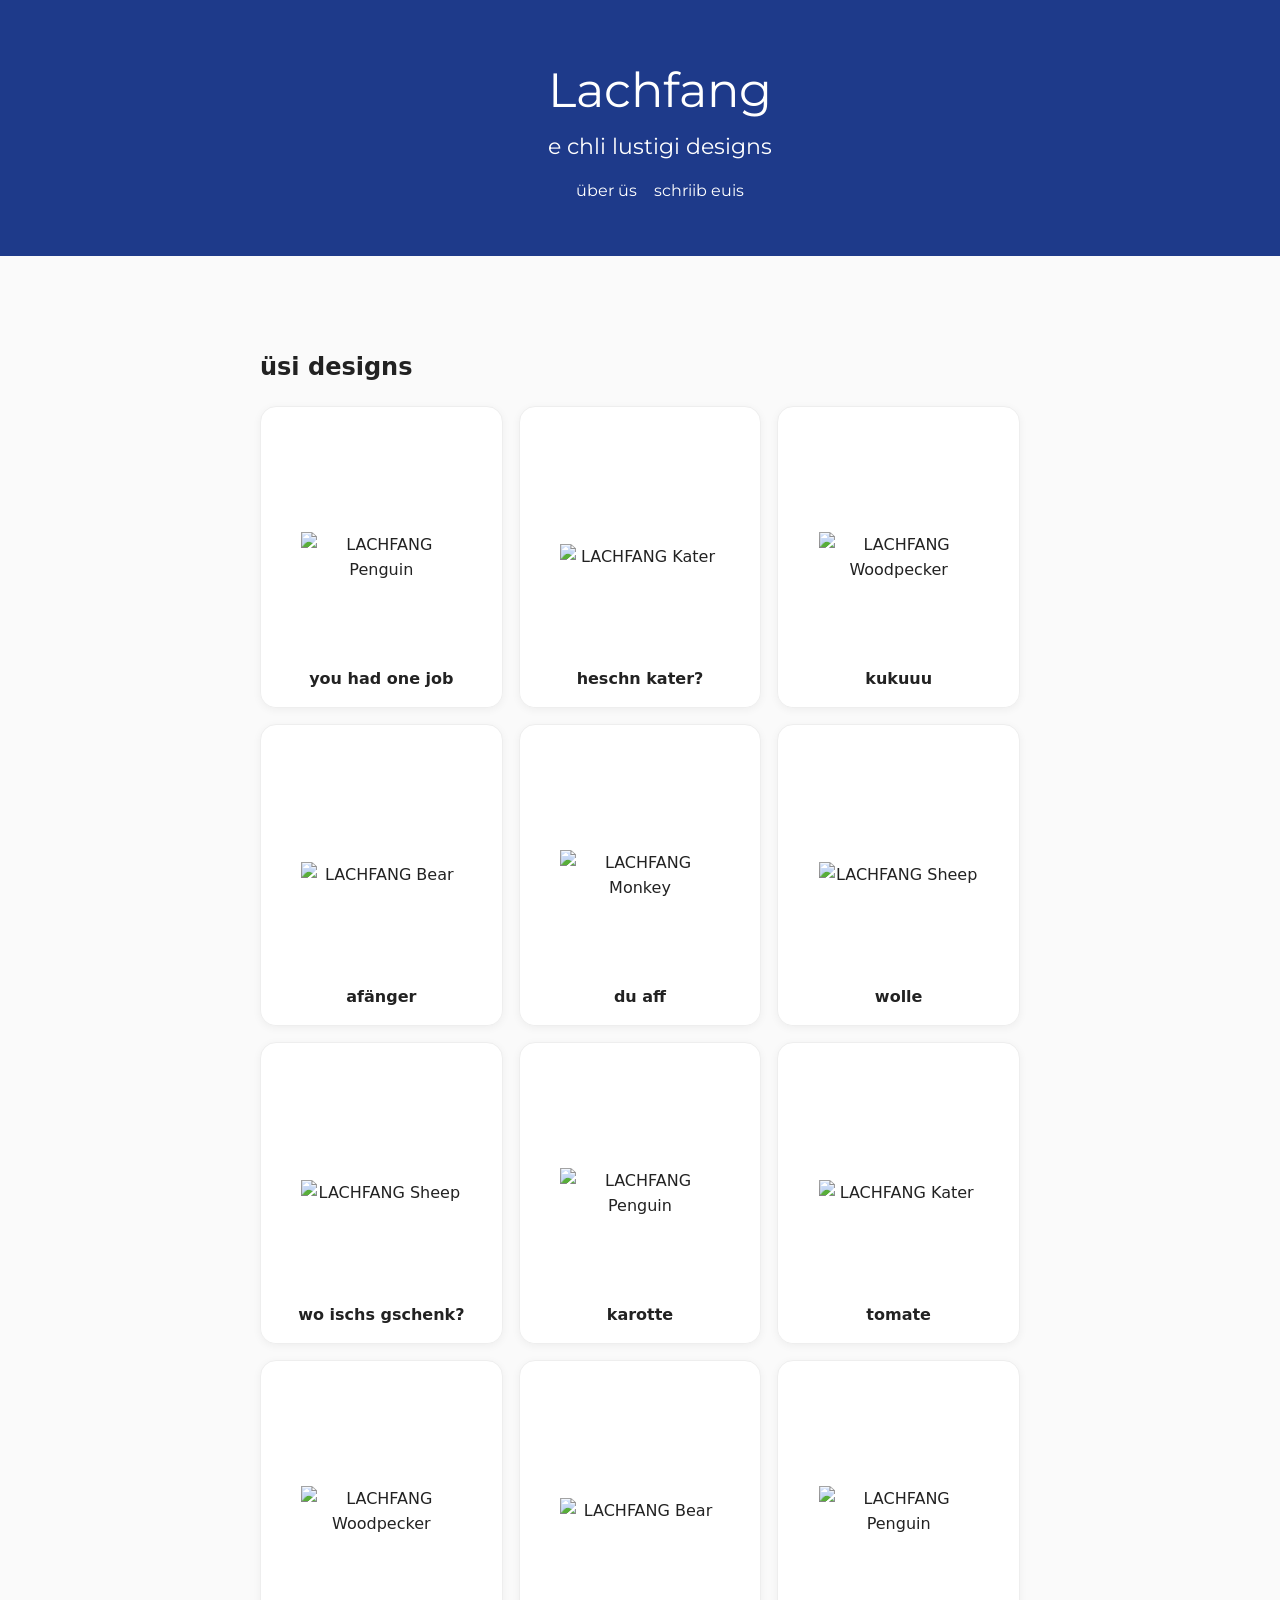
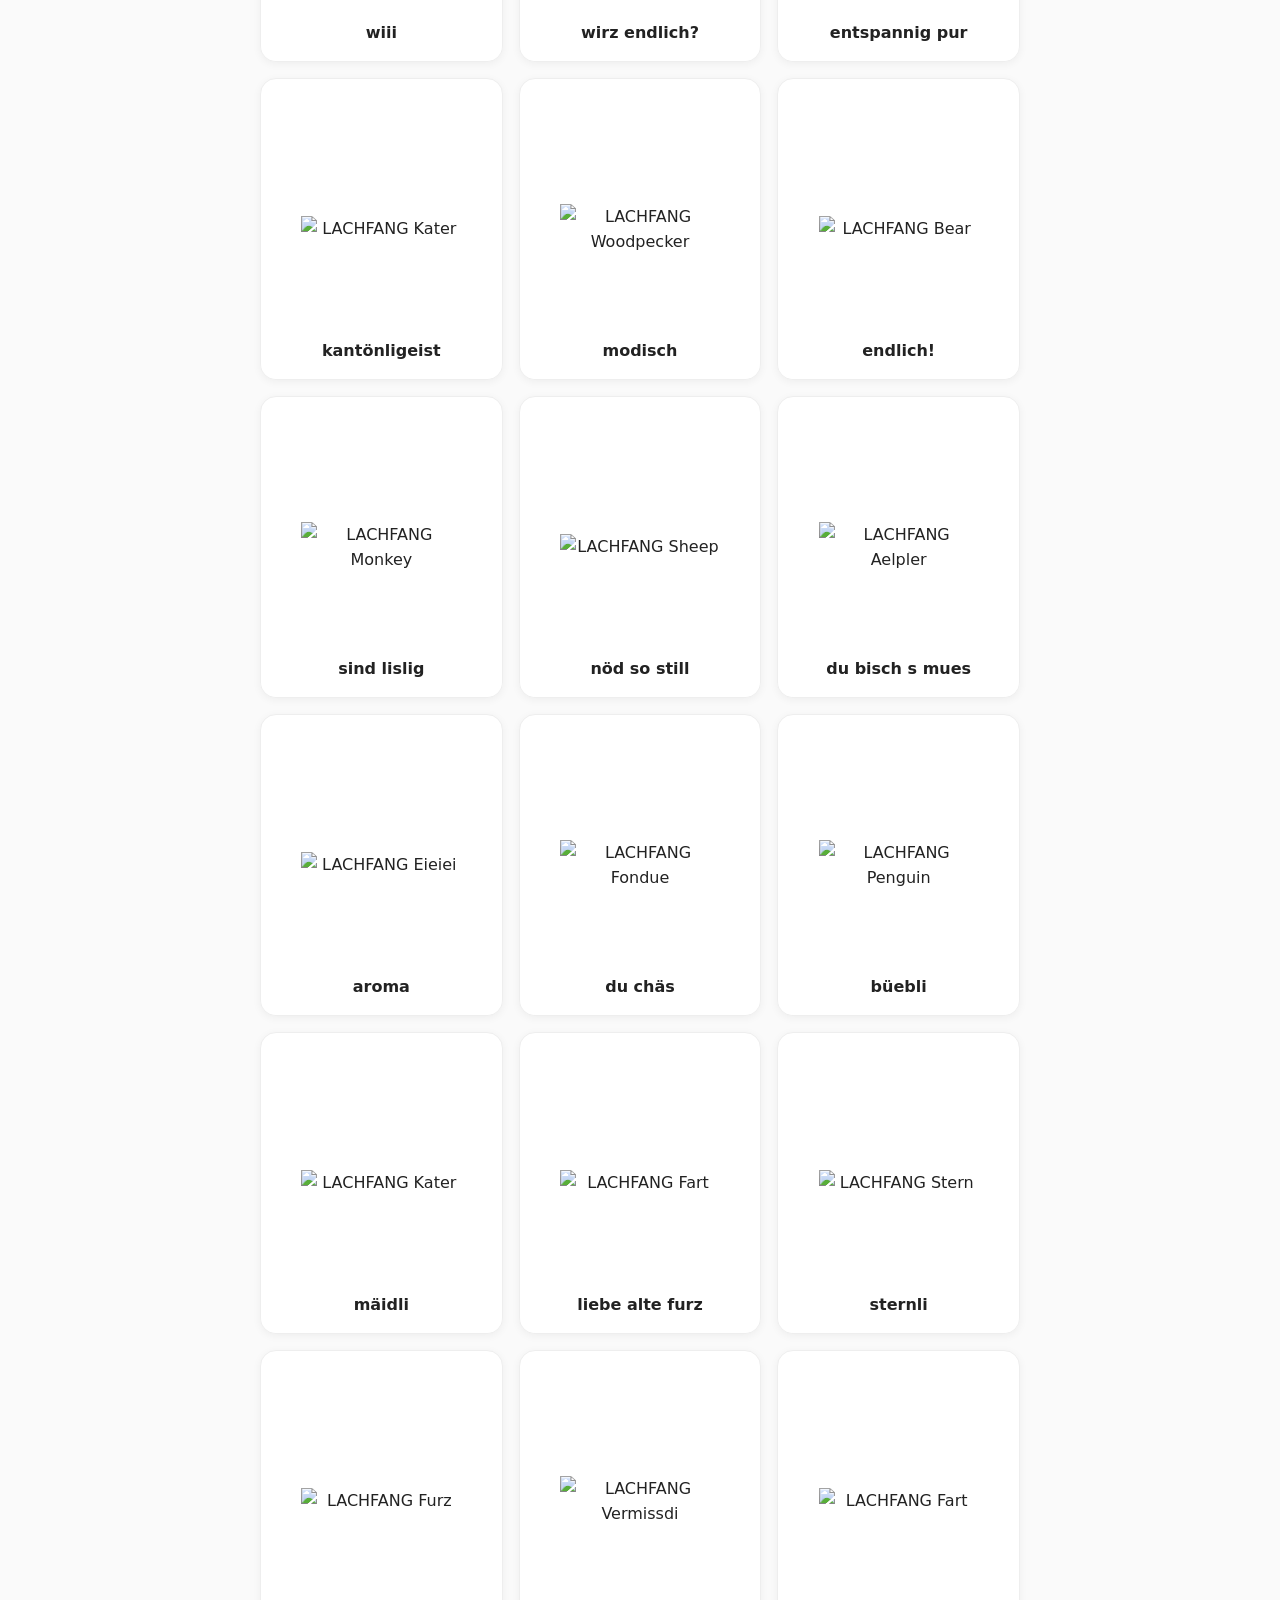
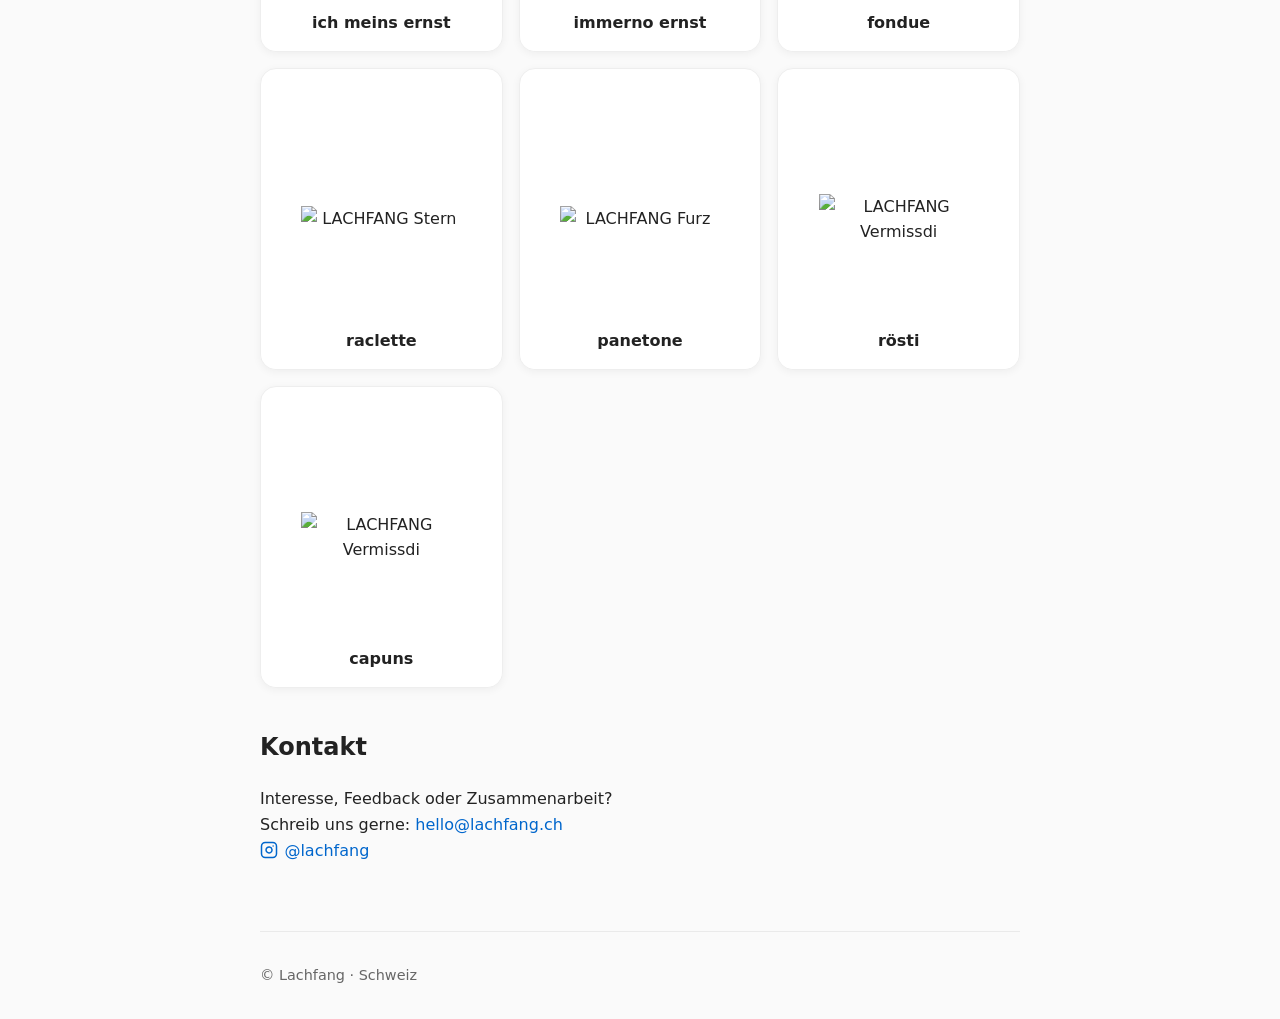
==== index.html @ 8b5df501 "Change headings and clean up comments in index.html Updated headings and removed commented sections " ====
<!DOCTYPE html>
<html lang="de">
<head>
  <meta charset="utf-8">
  <meta name="viewport" content="width=device-width, initial-scale=1">
  <title>Lachfang – Lustige Karten aus der Schweiz</title>
  <meta name="description" content="Lachfang – freche, liebevoll gestaltete Karten aus der Schweiz.">
  <link rel="icon" type="image/png" href="images/webtag.png">
	<! -------- add montserrat font -------->
  <link rel="preconnect" href="https://fonts.googleapis.com">
  <link rel="preconnect" href="https://fonts.gstatic.com" crossorigin>
  <link href="https://fonts.googleapis.com/css2?family=Montserrat:wght@400&display=swap" rel="stylesheet">
	<link rel="stylesheet" href="style.css">
</head>

<header class="header">
	<div class="container">
    <h1>Lachfang</h1>
    <div class="header-subtitle">e chli lustigi designs</div>
    <nav class="header-tabs" aria-label="Seiten">
      <a href="about-us.html">über üs</a>
      <a href="schriib-euis.html">schriib euis</a>
    </nav>
  </div>
</header>


<body>
  <div class="container">

	  <! -------- add new designs here -------->
    <div class="section">
      <h2>üsi designs</h2>
      <div class="cards">
        <div class="card">
		  <img src="images/Animals/penguin-birthday.png" alt="LACHFANG Penguin">
          <span class="card-label">you had one job</span>
        </div>
        <div class="card">
          <img src="images/Animals/kater.png" alt="LACHFANG Kater">
          <span class="card-label">heschn kater?</span>
        </div>
        <div class="card">
          <img src="images/Animals/woodpecker.png" alt="LACHFANG Woodpecker">
          <span class="card-label">kukuuu</span>
        </div>
		<div class="card">
          <img src="images/Animals/bear.png" alt="LACHFANG Bear">
          <span class="card-label">afänger</span>
        </div>
		<div class="card">
          <img src="images/Animals/monkey.png" alt="LACHFANG Monkey">
          <span class="card-label">du aff</span>
        </div>
		<div class="card">
          <img src="images/Animals/sheep.png" alt="LACHFANG Sheep">
          <span class="card-label">wolle</span>
        </div>
		<div class="card">
          <img src="images/Animals/ibex.png" alt="LACHFANG Sheep">
          <span class="card-label">wo ischs gschenk?</span>
        </div>

		  <!--
      </div>
    </div>

    <div class="section">
      <h2>gmües</h2>
      <div class="cards">
		  -->
		  
        <div class="card">
		  <img src="images/Fruits/FruVe_Ruebli.png" alt="LACHFANG Penguin">
          <span class="card-label">karotte</span>
        </div>
        <div class="card">
          <img src="images/Fruits/FruVe_tomatoes.png" alt="LACHFANG Kater">
          <span class="card-label">tomate</span>
        </div>
        <div class="card">
          <img src="images/Fruits/FruVe_Wii.png" alt="LACHFANG Woodpecker">
          <span class="card-label">wiii</span>
        </div>
		<div class="card">
          <img src="images/Fruits/FruVe_Wirz.png" alt="LACHFANG Bear">
          <span class="card-label">wirz endlich?</span>
        </div>

		  <!--
      </div>
    </div>

    <div class="section">
      <h2>wiehnachte</h2>
      <div class="cards">
		  -->
		  
        <div class="card">
		  <img src="images/Santa/Sant_SBB.png" alt="LACHFANG Penguin">
          <span class="card-label">entspannig pur</span>
        </div>
        <div class="card">
          <img src="images/Santa/Santa_Canton.png" alt="LACHFANG Kater">
          <span class="card-label">kantönligeist</span>
        </div>
        <div class="card">
          <img src="images/Santa/Santa_Hat.png" alt="LACHFANG Woodpecker">
          <span class="card-label">modisch</span>
        </div>
		<div class="card">
          <img src="images/Santa/Santa_LetItSnow.png" alt="LACHFANG Bear">
          <span class="card-label">endlich!</span>
        </div>
		<div class="card">
          <img src="images/Santa/Santa_Noise.png" alt="LACHFANG Monkey">
          <span class="card-label">sind lislig</span>
        </div>
		<div class="card">
          <img src="images/Santa/Santa_StilleNacht.png" alt="LACHFANG Sheep">
          <span class="card-label">nöd so still</span>
        </div>

		  <!--
      </div>
    </div>

	<div class="section">
      <h2>du bisch es</h2>
      <div class="cards">
		  -->
		  
        <div class="card">
		  <img src="images/DuBistDas/aelpler-mues.png" alt="LACHFANG Aelpler">
          <span class="card-label">du bisch s mues</span>
        </div>
        <div class="card">
          <img src="images/DuBistDas/aromat.png" alt="LACHFANG Eieiei">
          <span class="card-label">aroma</span>
        </div>
        <div class="card">
          <img src="images/DuBistDas/fondue.png" alt="LACHFANG Fondue">
          <span class="card-label">du chäs</span>
        </div>

		  <!--
      </div>
    </div>

    <div class="section">
      <h2>nachwuchs</h2>
      <div class="cards">
		  -->
		  
        <div class="card">
		  <img src="images/Baby/baby_bueb.png" alt="LACHFANG Penguin">
          <span class="card-label">büebli</span>
        </div>
        <div class="card">
          <img src="images/Baby/baby_meidli.png" alt="LACHFANG Kater">
          <span class="card-label">mäidli</span>
        </div>

		  <!--
      </div>
    </div>

	<div class="section">
      <h2>herzigi nachrichte</h2>
      <div class="cards">
		  -->
		  
        <div class="card">
		  <img src="images/HiddenMessages/youoldfart.png" alt="LACHFANG Fart">
          <span class="card-label">liebe alte furz</span>
        </div>
        <div class="card">
          <img src="images/HiddenMessages/youareastar.png" alt="LACHFANG Stern">
          <span class="card-label">sternli</span>
        </div>
        <div class="card">
          <img src="images/HiddenMessages/youoldfuck.png" alt="LACHFANG Furz">
          <span class="card-label">ich meins ernst</span>
        </div>
		<div class="card">
          <img src="images/HiddenMessages/imissyou.png" alt="LACHFANG Vermissdi">
          <span class="card-label">immerno ernst</span>
        </div>

		  <!--
        </div>
      </div>

	<div class="section">
      <h2>flüge im esse</h2>
      <div class="cards">
		  -->
		  
        <div class="card">
		  <img src="images/flies/flyfondue.png" alt="LACHFANG Fart">
          <span class="card-label">fondue</span>
        </div>
        <div class="card">
          <img src="images/flies/flyfondue2.png" alt="LACHFANG Stern">
          <span class="card-label">raclette</span>
        </div>
        <div class="card">
          <img src="images/flies/flypanetone.png" alt="LACHFANG Furz">
          <span class="card-label">panetone</span>
        </div>
		<div class="card">
          <img src="images/flies/flyroesti.png" alt="LACHFANG Vermissdi">
          <span class="card-label">rösti</span>
        </div>
		<div class="card">
          <img src="images/flies/fly_capuns.png" alt="LACHFANG Vermissdi">
          <span class="card-label">capuns</span>
        </div>
        </div>
      </div>


    <div class="section">
      <h2>Kontakt</h2>
      <p>
        Interesse, Feedback oder Zusammenarbeit?<br>
        Schreib uns gerne:
        <span id="email"></span><br>
		<a href="https://www.instagram.com/lachfang/"
		   target="_blank"
		   rel="noopener"
		   style="display:inline-flex; align-items:center; gap:0.4rem;">

		  <!-- Instagram icon (inline SVG) -->
		  <svg xmlns="http://www.w3.org/2000/svg"
			   width="18" height="18" viewBox="0 0 24 24"
			   fill="none" stroke="currentColor" stroke-width="2"
			   stroke-linecap="round" stroke-linejoin="round"
			   aria-hidden="true">
			<rect x="2" y="2" width="20" height="20" rx="5" ry="5"></rect>
			<path d="M16 11.37A4 4 0 1 1 12.63 8
					 4 4 0 0 1 16 11.37z"></path>
			<line x1="17.5" y1="6.5" x2="17.5" y2="6.5"></line>
		  </svg>

		  <span>@lachfang</span>
		</a>

      </p>
    </div>

    <footer>
      © Lachfang · Schweiz
    </footer>
  </div>

  <!-- Email obfuscation (runs AFTER the element exists) -->
  <script>
    (function () {
      const emailParts = [
        [104, 101, 108, 108, 111],
        [108, 97, 99, 104, 102, 97, 110, 103, 46, 99, 104]
      ].map((part) => part.map((code) => String.fromCharCode(code)).join(""));
      const user = emailParts[0];
      const domain = emailParts[1];
      const el = document.getElementById("email");
      const cards = document.querySelectorAll(".card img");
      let activeOverlay = null;

      if (el) {
        el.innerHTML =
          '<a href="mailto:' + user + '@' + domain + '">' +
          user + '@' + domain +
          '</a>';
      }

      function closeOverlay() {
        if (!activeOverlay) {
          return;
        }

        document.body.classList.remove("image-zoom-open");
        activeOverlay.remove();
        activeOverlay = null;
      }

      cards.forEach((cardImage) => {
        cardImage.addEventListener("click", () => {
          closeOverlay();

          const overlay = document.createElement("div");
          overlay.className = "image-overlay";

          const zoomedImage = document.createElement("img");
          zoomedImage.src = cardImage.src;
          zoomedImage.alt = cardImage.alt;
          zoomedImage.className = "image-overlay__img";

          overlay.appendChild(zoomedImage);
          overlay.addEventListener("click", (event) => {
            if (event.target === overlay) {
              closeOverlay();
            }
          });

          document.body.appendChild(overlay);
          document.body.classList.add("image-zoom-open");
          activeOverlay = overlay;
        });
      });

      document.addEventListener("keydown", (event) => {
        if (event.key === "Escape") {
          closeOverlay();
        }
      });
    })();
  </script>
</body>
</html>
---- style.css ----
body {
      margin: 0;
      font-family: system-ui, -apple-system, BlinkMacSystemFont, "Segoe UI", sans-serif;
      background: #fafafa;
      color: #222;
      line-height: 1.6;
    }

    .container {
      max-width: 760px;
      margin: 0 auto;
      padding: 2rem 1.5rem;
    }

    h1 {
      font-size: 3.0rem;
      margin-bottom: 0.25rem;
    }

    .tagline {
      font-size: 1.6rem;
      color: #555;
      margin-bottom: 2rem;
    }

    .section {
      margin-top: 2.5rem;
    }

    .cards {
      display: grid;
      grid-template-columns: repeat(auto-fit, minmax(220px, 1fr));
      gap: 1rem;
      margin-top: 1rem;
    }

    .card {
      background: #ffffff;
      border: 1px solid #eee;
      border-radius: 16px;
      padding: 1.25rem;
      box-shadow: 0 2px 8px rgba(0,0,0,0.05);
      position: relative;
      display: flex;
      justify-content: center;
      align-items: center;
      text-align: center;
      overflow: hidden;
      min-height: 260px;
      transform: scale(1);
      transform-origin: center;
      transition: transform 0.2s ease;
    }

    .card:hover {
      transform: scale(1.2);
      z-index: 1;
    }

    .card img {
      width: 160px;
      height: auto;
      display: block;
      object-fit: contain;
    }

    .card-label {
      position: absolute;
      left: 0;
      right: 0;
      bottom: 0;
      padding: 0.9rem 1rem 1rem;
      background: linear-gradient(to top, rgba(255,255,255,0.98), rgba(255,255,255,0));
      font-weight: 600;
    }

    .card strong {
      display: block;
      margin-bottom: 0.25rem;
    }

    a {
      color: #0066cc;
      text-decoration: none;
    }

    a:hover {
      text-decoration: underline;
    }

    footer {
      margin-top: 4rem;
      padding-top: 2rem;
      border-top: 1px solid #eaeaea;
      font-size: 0.9rem;
      color: #666;
    }

#portfolio {
  margin-top: 4rem;
}

.series {
  margin-top: 3rem;
}

.grid {
  margin-top: 1rem;
  display: grid;
  grid-template-columns: repeat(3, 1fr);
  gap: 1rem;
}

.grid img {
  width: 100%;
  height: auto;
  display: block;
  border-radius: 8px;
}

/* Mobile */
@media (max-width: 800px) {
  .grid {
    grid-template-columns: repeat(2, 1fr);
  }
}

@media (max-width: 500px) {
  .grid {
    grid-template-columns: 1fr;
  }
}

.header {
  background-color: #1e3a8a;
  padding: 20px;
  width: 100%;
  align-items: center;
  position: relative;
  margin-bottom: 20px;
}

.header .container {
  display: flex;
  flex-direction: column;
  align-items: center;
  text-align: center;
}

.header h1 {
  color: white;
  margin: 0;
  align-items: center;
  font-family: "Montserrat", sans-serif;
  font-weight: 400;
}

.header-subtitle {
  color: white;
  margin: 0;
  align-items: center;
  font-family: "Montserrat", sans-serif;
  font-weight: 400;
  font-size: 1.4rem;
}

.header-tabs {
  margin-top: 0.85rem;
  display: flex;
  gap: 1.1rem;
}

.header-tabs a {
  color: white;
  text-decoration: none;
  font-family: "Montserrat", sans-serif;
  display: inline-block;
  transition: transform 0.2s ease, text-decoration-color 0.2s ease;
  transform-origin: center;
}

.header-tabs a:hover {
  text-decoration: underline;
  transform: scale(1.1);
}


.image-zoom-open {
  overflow: hidden;
}

.card img {
  cursor: zoom-in;
}

.image-overlay {
  position: fixed;
  inset: 0;
  background: rgba(0, 0, 0, 0.72);
  display: flex;
  align-items: center;
  justify-content: center;
  padding: 2rem;
  z-index: 1000;
}

.image-overlay__img {
  display: block;
  max-width: min(100vw - 4rem, 100%);
  max-height: calc(100vh - 4rem);
  width: auto;
  height: auto;
  object-fit: contain;
  box-shadow: 0 18px 40px rgba(0, 0, 0, 0.35);
}
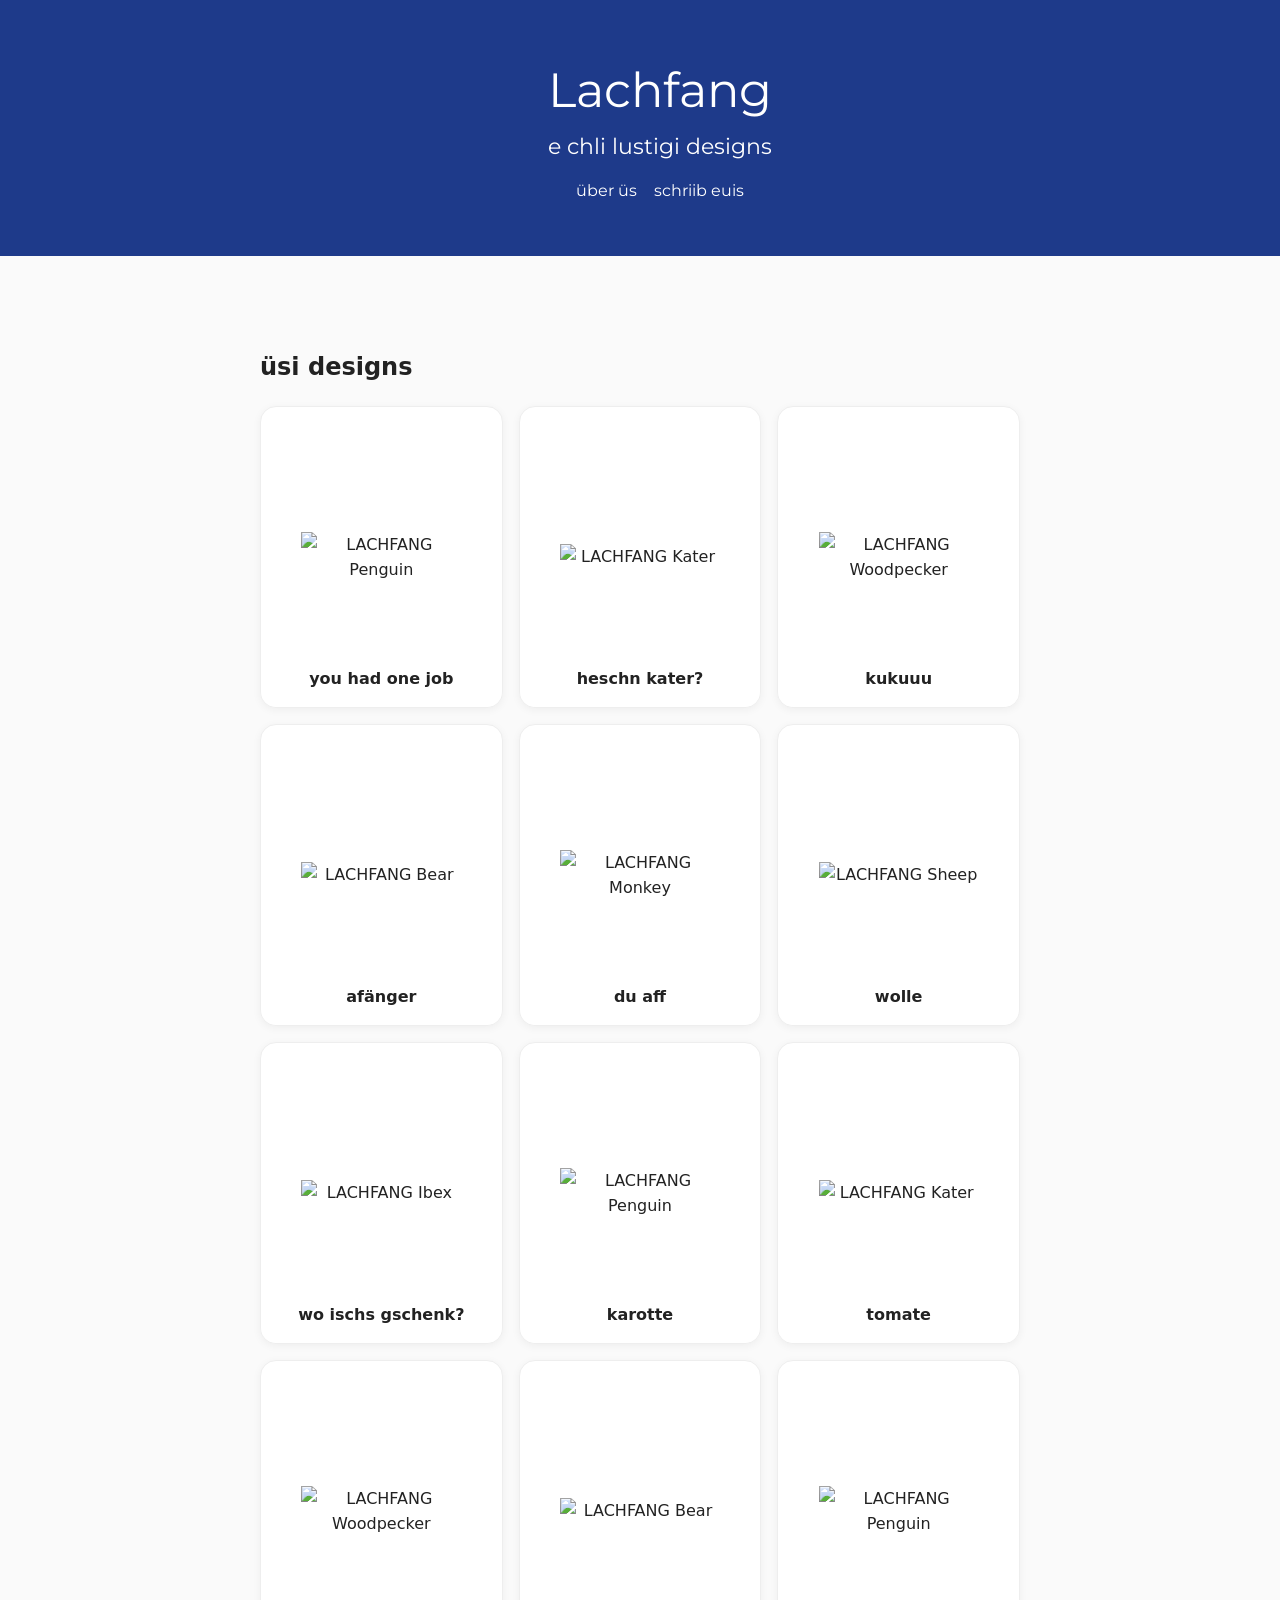
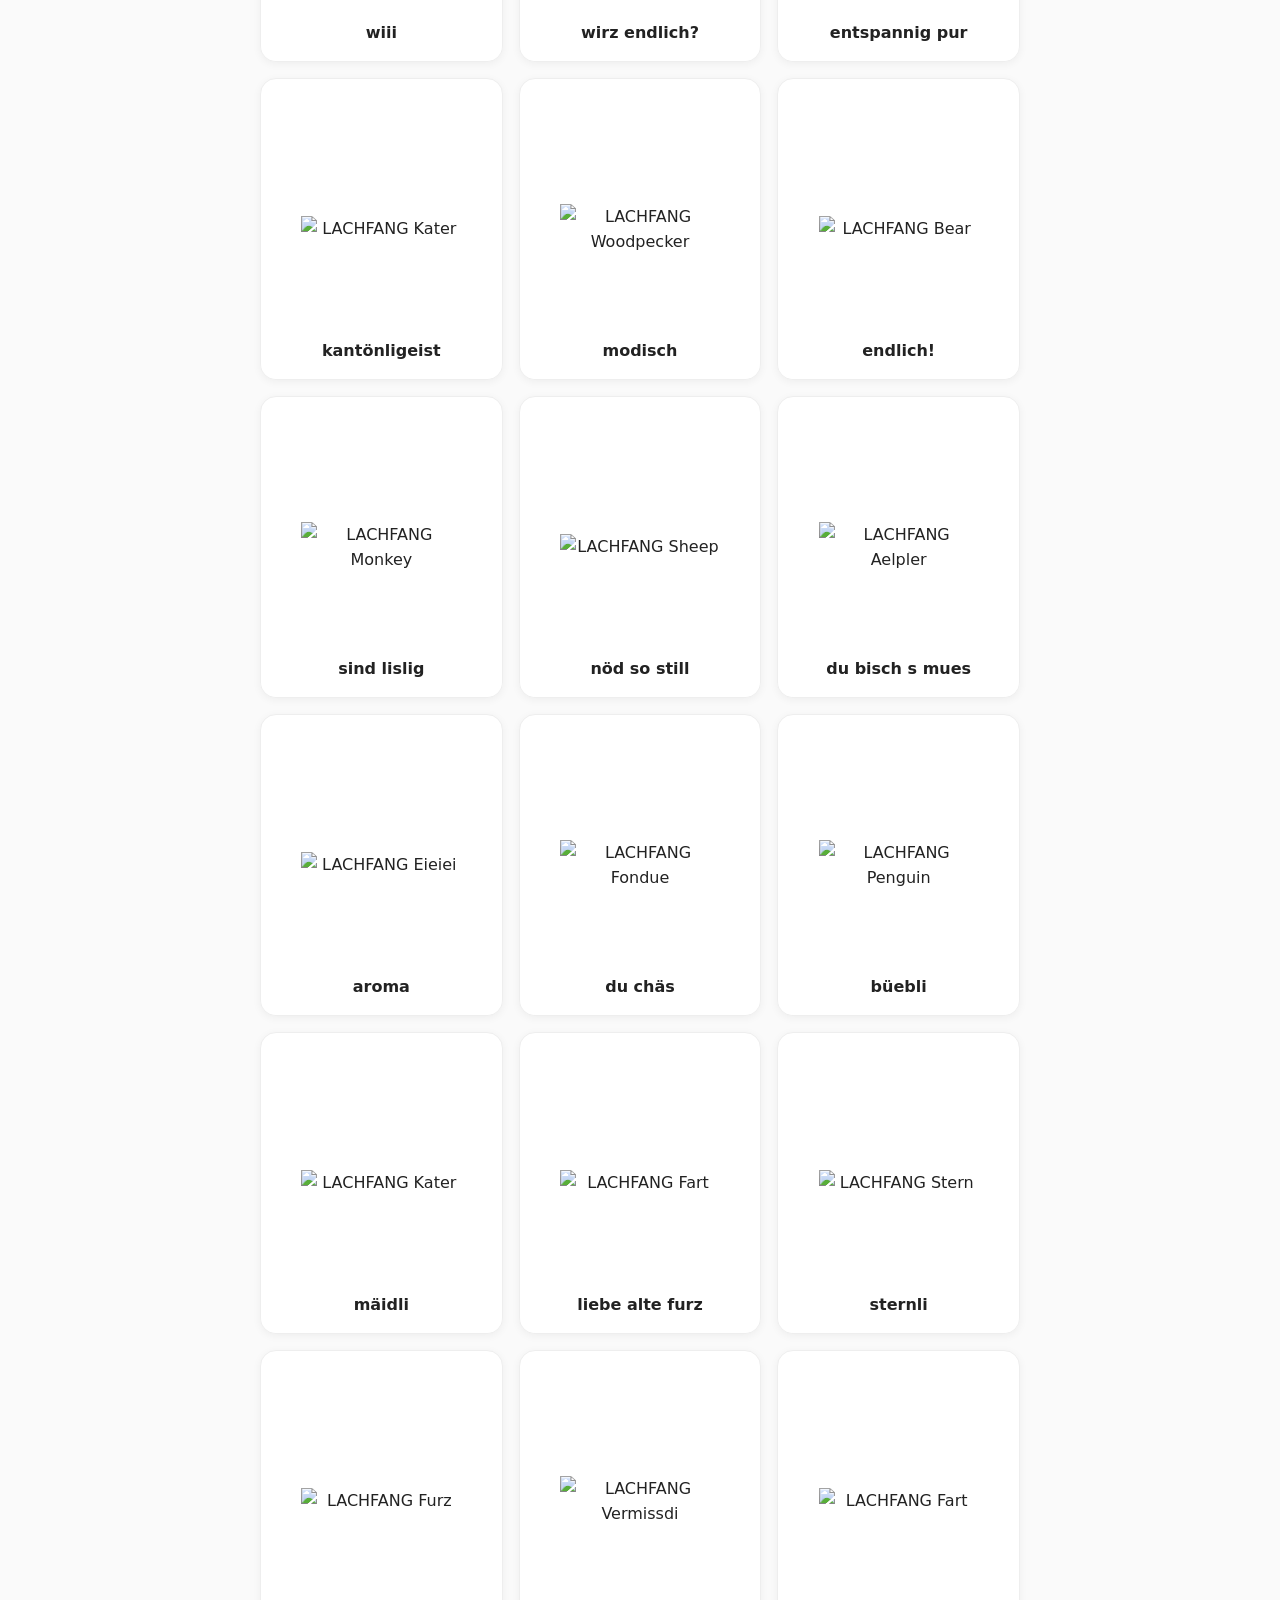
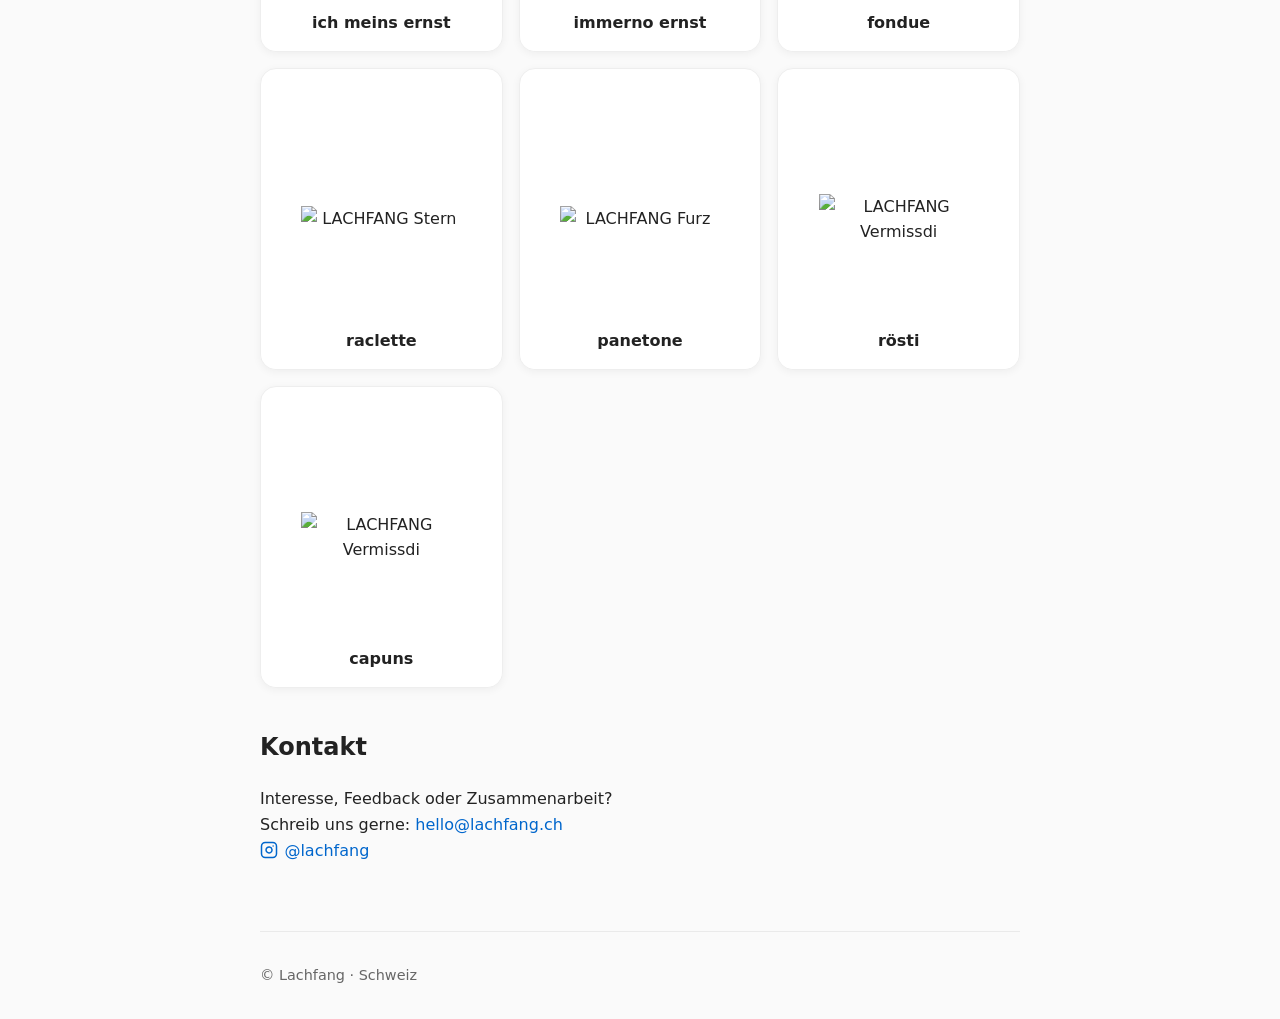
==== commit 826d79ca: "Add data-gallery attributes to animal images" ====
--- a/index.html
+++ b/index.html
@@ -33,31 +33,31 @@
       <h2>üsi designs</h2>
       <div class="cards">
         <div class="card">
-		  <img src="images/Animals/penguin-birthday.png" alt="LACHFANG Penguin">
+		  <img src="images/Animals/penguin.png" alt="LACHFANG Penguin" data-gallery="images/Animals/penguin-back.png,images/Animals/penguin-real.png">
           <span class="card-label">you had one job</span>
         </div>
         <div class="card">
-          <img src="images/Animals/kater.png" alt="LACHFANG Kater">
+          <img src="images/Animals/kater.png" alt="LACHFANG Kater" data-gallery="images/Animals/kater-back.png,images/Animals/kater-real.png">
           <span class="card-label">heschn kater?</span>
         </div>
         <div class="card">
-          <img src="images/Animals/woodpecker.png" alt="LACHFANG Woodpecker">
+          <img src="images/Animals/woodpecker.png" alt="LACHFANG Woodpecker" data-gallery="images/Animals/woodpecker-back.png,images/Animals/woodpecker-real.png">
           <span class="card-label">kukuuu</span>
         </div>
 		<div class="card">
-          <img src="images/Animals/bear.png" alt="LACHFANG Bear">
+          <img src="images/Animals/bear.png" alt="LACHFANG Bear" data-gallery="images/Animals/bear-back.png,images/Animals/bear-real.png">
           <span class="card-label">afänger</span>
         </div>
 		<div class="card">
-          <img src="images/Animals/monkey.png" alt="LACHFANG Monkey">
+          <img src="images/Animals/monkey.png" alt="LACHFANG Monkey" data-gallery="images/Animals/monkey-back.png,images/Animals/monkey-real.png">
           <span class="card-label">du aff</span>
         </div>
 		<div class="card">
-          <img src="images/Animals/sheep.png" alt="LACHFANG Sheep">
+          <img src="images/Animals/sheep.png" alt="LACHFANG Sheep" data-gallery="images/Animals/sheep-back.png,images/Animals/sheep-real.png">
           <span class="card-label">wolle</span>
         </div>
 		<div class="card">
-          <img src="images/Animals/ibex.png" alt="LACHFANG Sheep">
+          <img src="images/Animals/ibex.png" alt="LACHFANG Ibex" data-gallery="images/Animals/ibex-back.png,images/Animals/ibex-real.png">
           <span class="card-label">wo ischs gschenk?</span>
         </div>
 
@@ -266,6 +266,7 @@
       const el = document.getElementById("email");
       const cards = document.querySelectorAll(".card img");
       let activeOverlay = null;
+      let activeGalleryImages = [];
 
       if (el) {
         el.innerHTML =
@@ -282,21 +283,77 @@
         document.body.classList.remove("image-zoom-open");
         activeOverlay.remove();
         activeOverlay = null;
+        activeGalleryImages = [];
+      }
+
+      function buildGalleryImages(cardImage) {
+        const extraImages = (cardImage.dataset.gallery || "")
+          .split(",")
+          .map((src) => src.trim())
+          .filter(Boolean);
+
+        return [cardImage.src, ...extraImages];
+      }
+
+      function updateOverlayImage(overlay, images, imageElement, index) {
+        const clampedIndex = ((index % images.length) + images.length) % images.length;
+        const baseAlt = overlay.dataset.baseAlt || "";
+        imageElement.src = images[clampedIndex];
+        imageElement.alt =
+          clampedIndex === 0 ? baseAlt : baseAlt + " – Zusatzbild " + clampedIndex;
+        overlay.dataset.currentIndex = String(clampedIndex);
       }
 
       cards.forEach((cardImage) => {
         cardImage.addEventListener("click", () => {
           closeOverlay();
 
+          const images = buildGalleryImages(cardImage);
+          activeGalleryImages = images;
           const overlay = document.createElement("div");
           overlay.className = "image-overlay";
+          overlay.dataset.currentIndex = "0";
+          overlay.dataset.baseAlt = cardImage.alt;
 
           const zoomedImage = document.createElement("img");
-          zoomedImage.src = cardImage.src;
-          zoomedImage.alt = cardImage.alt;
           zoomedImage.className = "image-overlay__img";
-
-          overlay.appendChild(zoomedImage);
+          updateOverlayImage(overlay, images, zoomedImage, 0);
+
+          const imageWrapper = document.createElement("div");
+          imageWrapper.className = "image-overlay__image-wrapper";
+          imageWrapper.appendChild(zoomedImage);
+
+          overlay.appendChild(imageWrapper);
+
+          if (images.length > 1) {
+            const prevButton = document.createElement("button");
+            prevButton.className = "image-overlay__nav image-overlay__nav--prev";
+            prevButton.type = "button";
+            prevButton.setAttribute("aria-label", "Vorheriges Bild");
+            prevButton.textContent = "‹";
+
+            const nextButton = document.createElement("button");
+            nextButton.className = "image-overlay__nav image-overlay__nav--next";
+            nextButton.type = "button";
+            nextButton.setAttribute("aria-label", "Nächstes Bild");
+            nextButton.textContent = "›";
+
+            prevButton.addEventListener("click", (event) => {
+              event.stopPropagation();
+              const currentIndex = Number(overlay.dataset.currentIndex || "0");
+              updateOverlayImage(overlay, images, zoomedImage, currentIndex - 1);
+            });
+
+            nextButton.addEventListener("click", (event) => {
+              event.stopPropagation();
+              const currentIndex = Number(overlay.dataset.currentIndex || "0");
+              updateOverlayImage(overlay, images, zoomedImage, currentIndex + 1);
+            });
+
+            overlay.appendChild(prevButton);
+            overlay.appendChild(nextButton);
+          }
+
           overlay.addEventListener("click", (event) => {
             if (event.target === overlay) {
               closeOverlay();
@@ -313,6 +370,23 @@
         if (event.key === "Escape") {
           closeOverlay();
         }
+
+        if (!activeOverlay || activeGalleryImages.length < 2) {
+          return;
+        }
+
+        const zoomedImage = activeOverlay.querySelector(".image-overlay__img");
+        if (!zoomedImage) {
+          return;
+        }
+
+        const currentIndex = Number(activeOverlay.dataset.currentIndex || "0");
+        if (event.key === "ArrowLeft") {
+          updateOverlayImage(activeOverlay, activeGalleryImages, zoomedImage, currentIndex - 1);
+        }
+        if (event.key === "ArrowRight") {
+          updateOverlayImage(activeOverlay, activeGalleryImages, zoomedImage, currentIndex + 1);
+        }
       });
     })();
   </script>
--- a/style.css
+++ b/style.css
@@ -198,19 +198,70 @@
   position: fixed;
   inset: 0;
   background: rgba(0, 0, 0, 0.72);
+  padding: 2rem 1rem;
+  z-index: 1000;
   display: flex;
   align-items: center;
   justify-content: center;
-  padding: 2rem;
-  z-index: 1000;
 }
 
 .image-overlay__img {
   display: block;
-  max-width: min(100vw - 4rem, 100%);
+  max-width: min(100vw - 6rem, 900px);
   max-height: calc(100vh - 4rem);
   width: auto;
   height: auto;
   object-fit: contain;
   box-shadow: 0 18px 40px rgba(0, 0, 0, 0.35);
-}
+  transform: scale(1.25);
+  transform-origin: center;
+}
+
+.image-overlay__image-wrapper {
+  display: flex;
+  align-items: center;
+  justify-content: center;
+  min-height: 100%;
+}
+
+.image-overlay__nav {
+  position: absolute;
+  top: 50%;
+  transform: translateY(-50%);
+  width: 2.5rem;
+  height: 2.5rem;
+  border: none;
+  border-radius: 999px;
+  background: rgba(255, 255, 255, 0.9);
+  color: #222;
+  font-size: 1.8rem;
+  line-height: 1;
+  display: inline-flex;
+  align-items: center;
+  justify-content: center;
+  cursor: pointer;
+}
+
+.image-overlay__nav:hover {
+  background: #fff;
+}
+
+.image-overlay__nav--prev {
+  left: 1rem;
+}
+
+.image-overlay__nav--next {
+  right: 1rem;
+}
+
+@media (max-width: 600px) {
+  .image-overlay__img {
+    max-width: calc(100vw - 4rem);
+  }
+
+  .image-overlay__nav {
+    width: 2.2rem;
+    height: 2.2rem;
+    font-size: 1.5rem;
+  }
+}
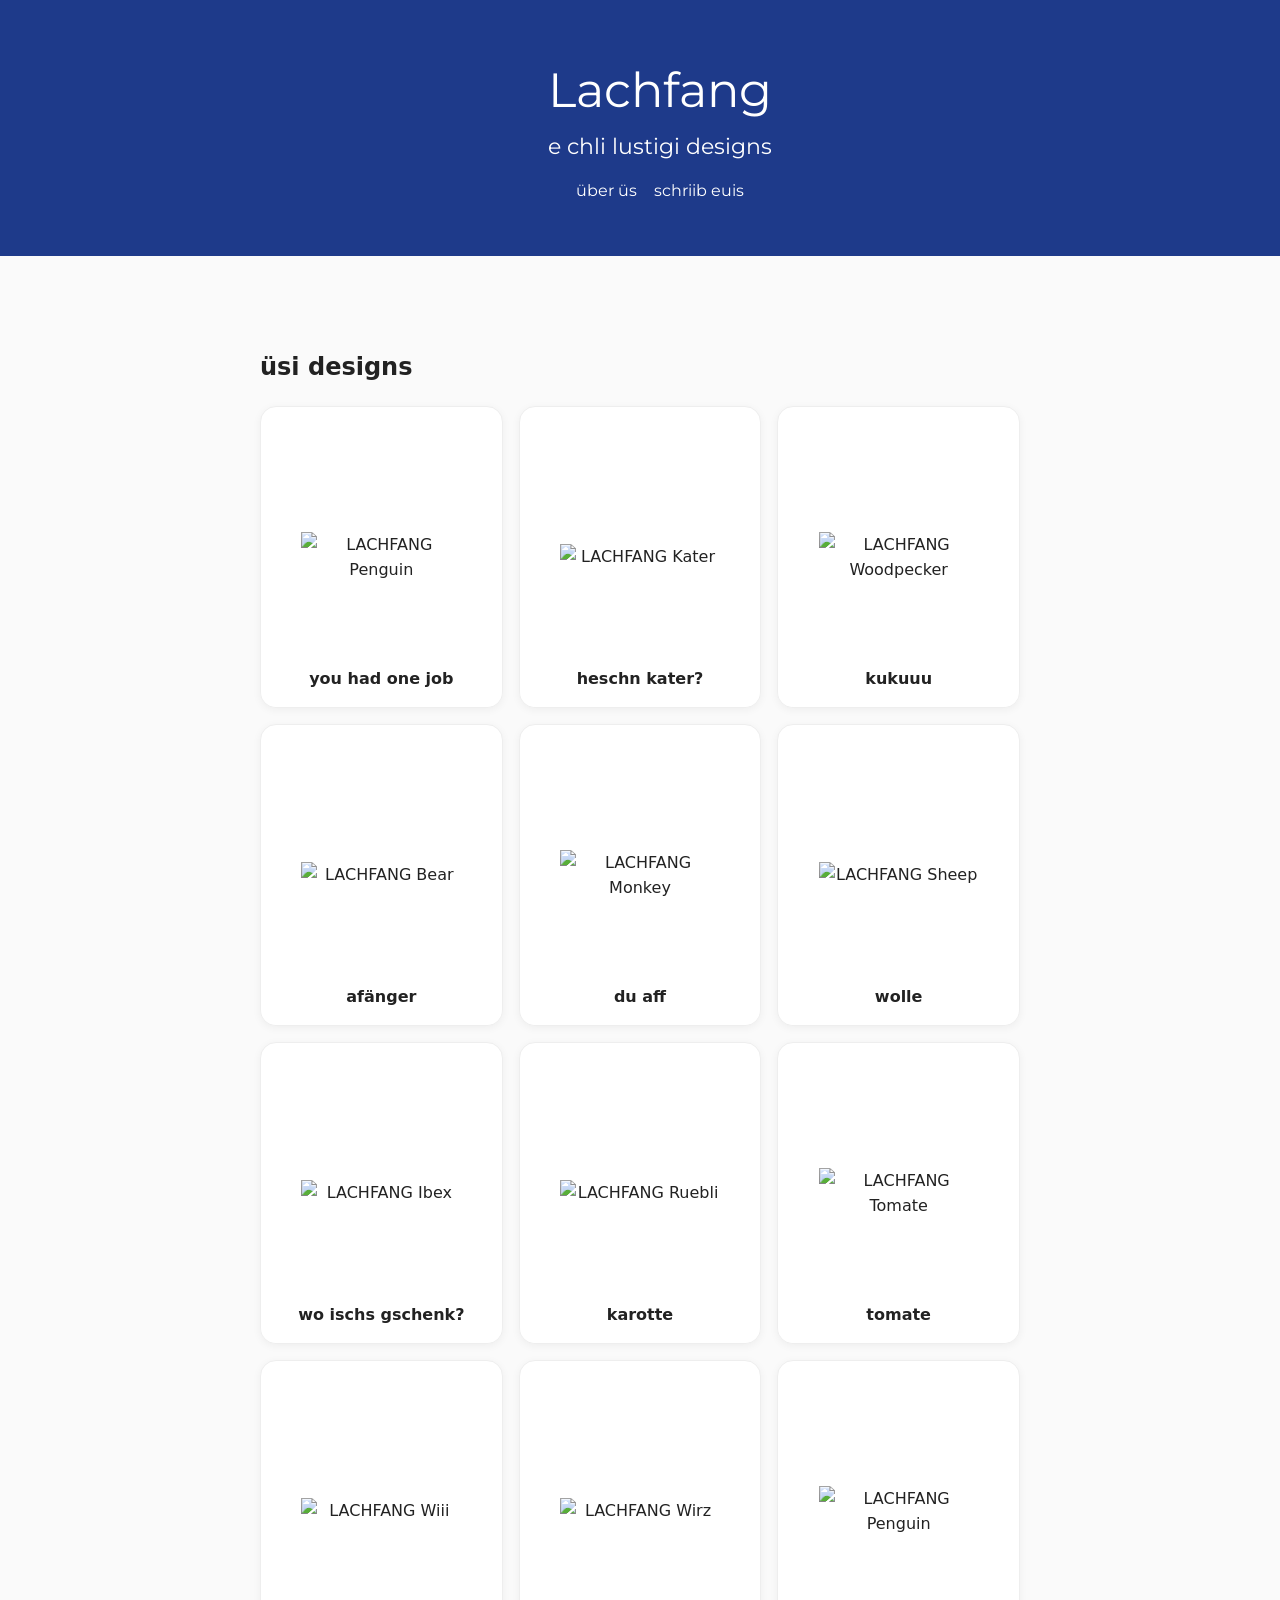
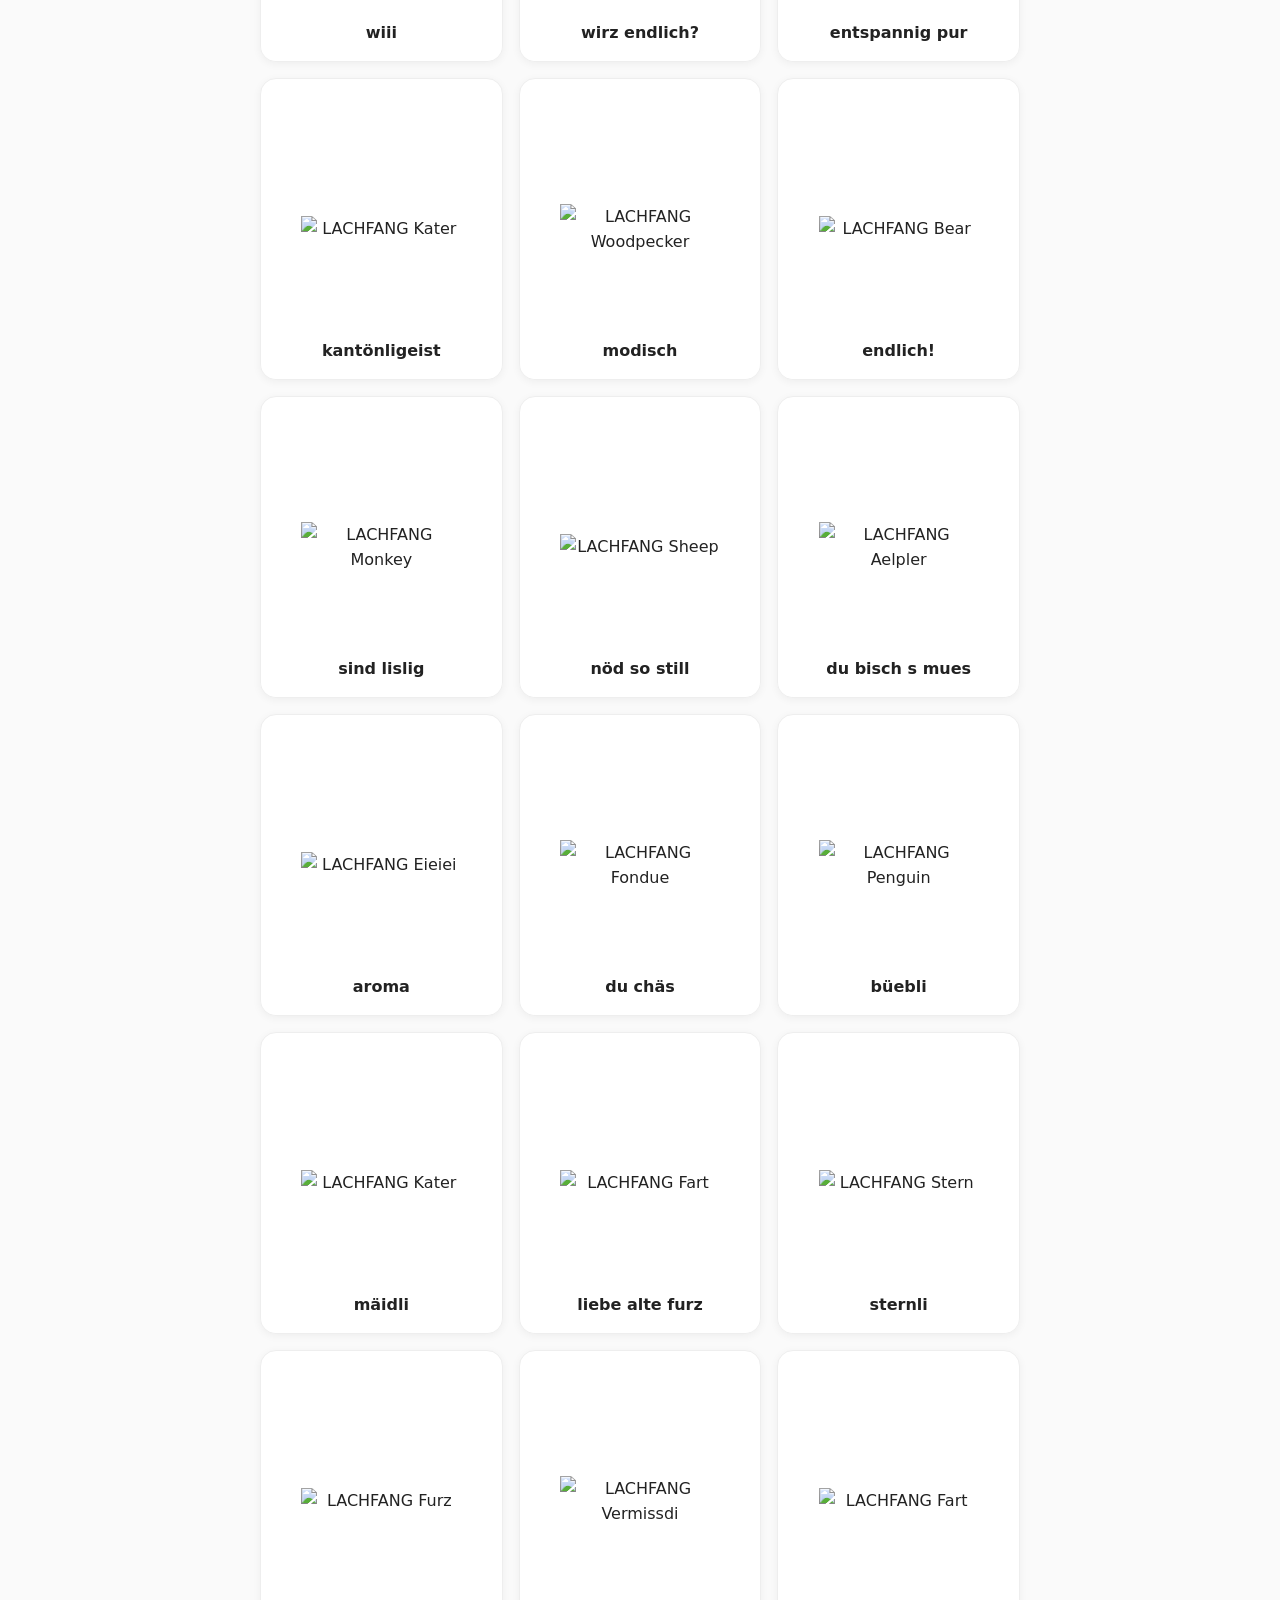
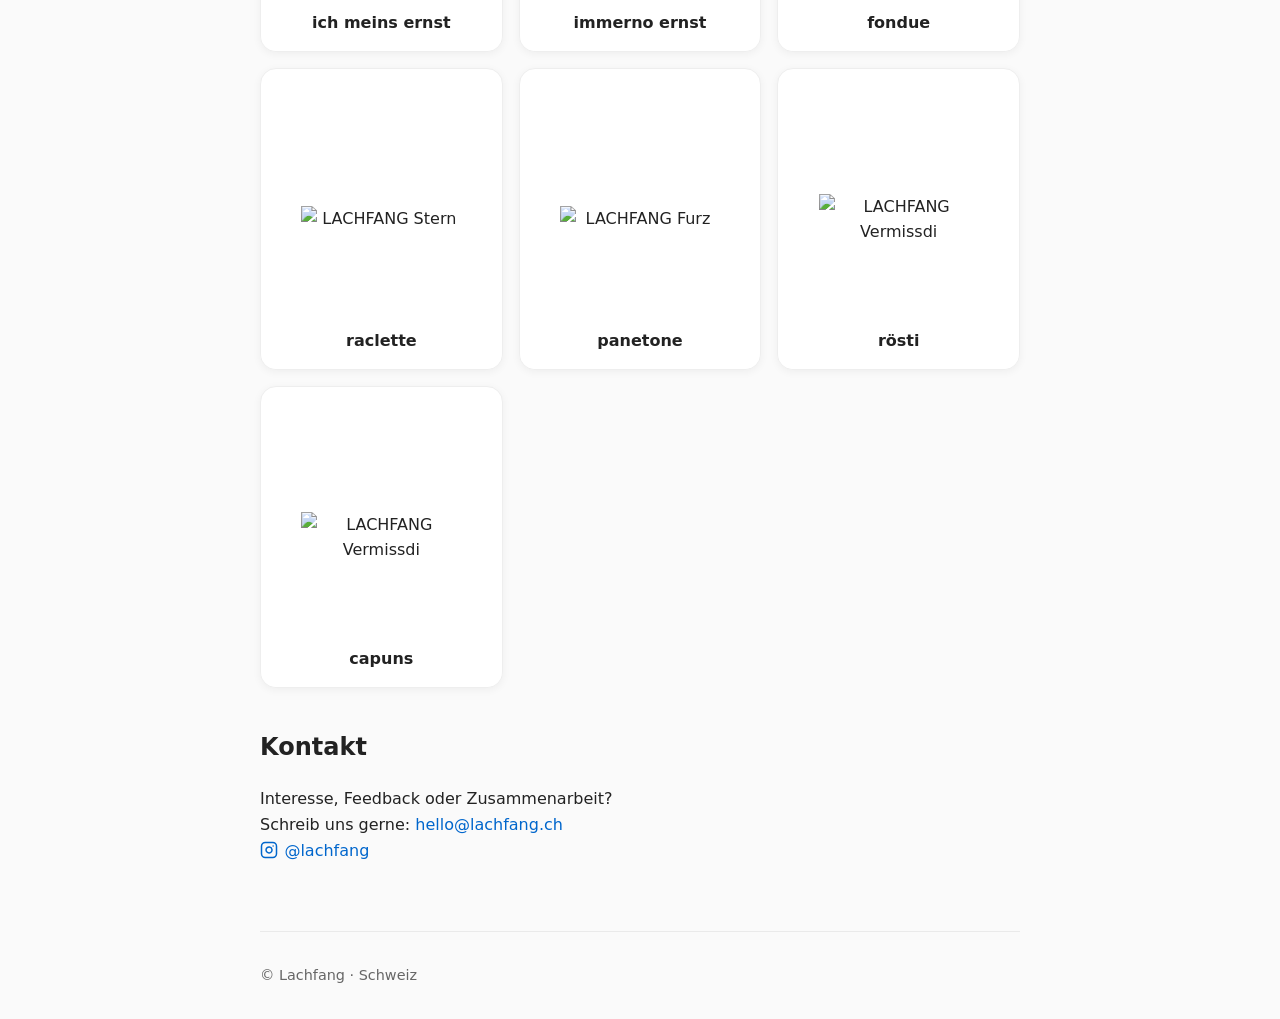
==== commit 4d764398: "Update image alt text and data-gallery attributes" ====
--- a/index.html
+++ b/index.html
@@ -71,19 +71,19 @@
 		  -->
 		  
         <div class="card">
-		  <img src="images/Fruits/FruVe_Ruebli.png" alt="LACHFANG Penguin">
+		  <img src="images/Fruits/FruVe_Ruebli.png" alt="LACHFANG Ruebli" data-gallery="images/Fruits/FruVe_Ruebli-back.png,images/Fruits/FruVe_Ruebli-real.png">
           <span class="card-label">karotte</span>
         </div>
         <div class="card">
-          <img src="images/Fruits/FruVe_tomatoes.png" alt="LACHFANG Kater">
+          <img src="images/Fruits/FruVe_tomatoes.png" alt="LACHFANG Tomate" data-gallery="images/Fruits/FruVe_tomatoes-back.png,images/Fruits/FruVe_tomatoes-real.png">
           <span class="card-label">tomate</span>
         </div>
         <div class="card">
-          <img src="images/Fruits/FruVe_Wii.png" alt="LACHFANG Woodpecker">
+          <img src="images/Fruits/FruVe_Wii.png" alt="LACHFANG Wiii" data-gallery="images/Fruits/FruVe_Wii-back.png,images/Fruits/FruVe_Wii-real.png">
           <span class="card-label">wiii</span>
         </div>
 		<div class="card">
-          <img src="images/Fruits/FruVe_Wirz.png" alt="LACHFANG Bear">
+          <img src="images/Fruits/FruVe_Wirz.png" alt="LACHFANG Wirz" data-gallery="images/Fruits/FruVe_Wirz-back.png,images/Fruits/FruVe_Wirz-real.png">
           <span class="card-label">wirz endlich?</span>
         </div>
 
@@ -153,11 +153,11 @@
 		  -->
 		  
         <div class="card">
-		  <img src="images/Baby/baby_bueb.png" alt="LACHFANG Penguin">
+		  <img src="images/Baby/baby_bueb.png" alt="LACHFANG Penguin" data-gallery="images/Baby/baby_bueb-back.png,images/Baby/baby_bueb-real.png">
           <span class="card-label">büebli</span>
         </div>
         <div class="card">
-          <img src="images/Baby/baby_meidli.png" alt="LACHFANG Kater">
+          <img src="images/Baby/baby_meidli.png" alt="LACHFANG Kater" data-gallery="images/Baby/baby_meidli-back.png">
           <span class="card-label">mäidli</span>
         </div>
 
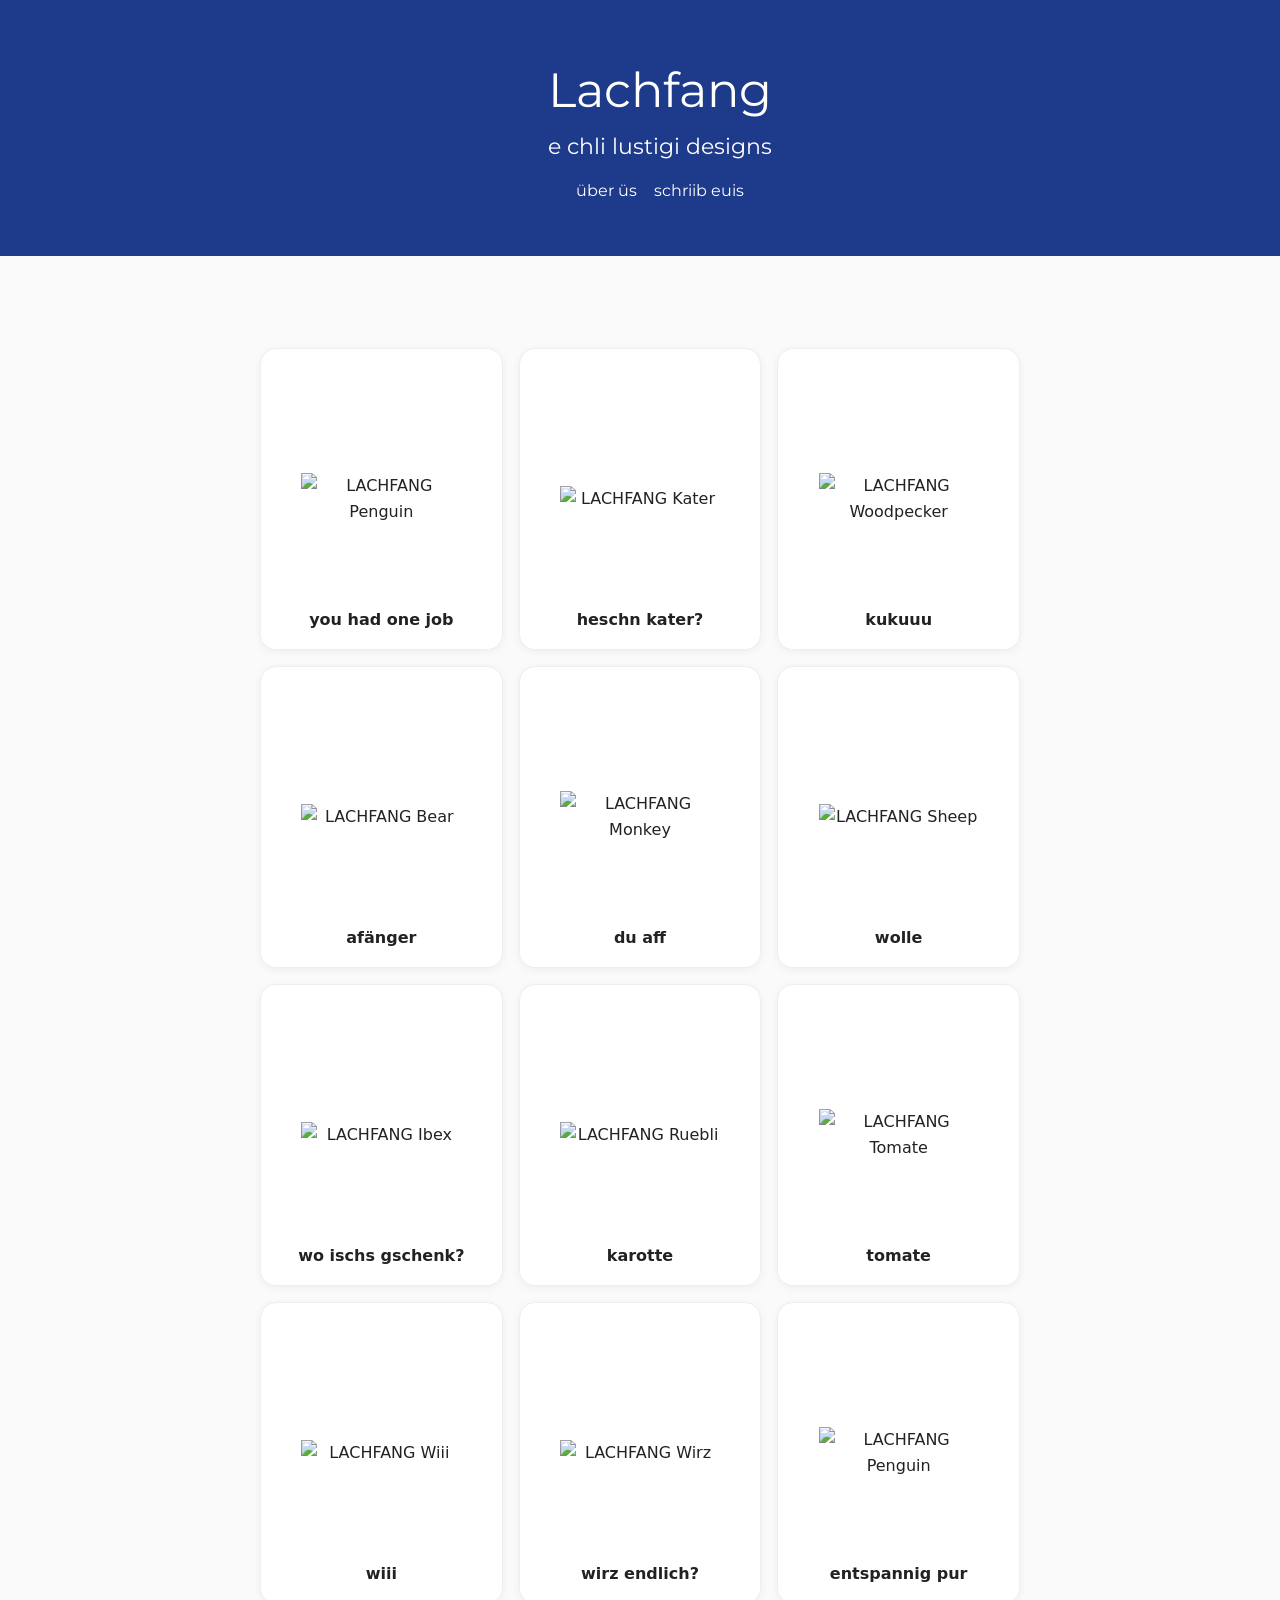
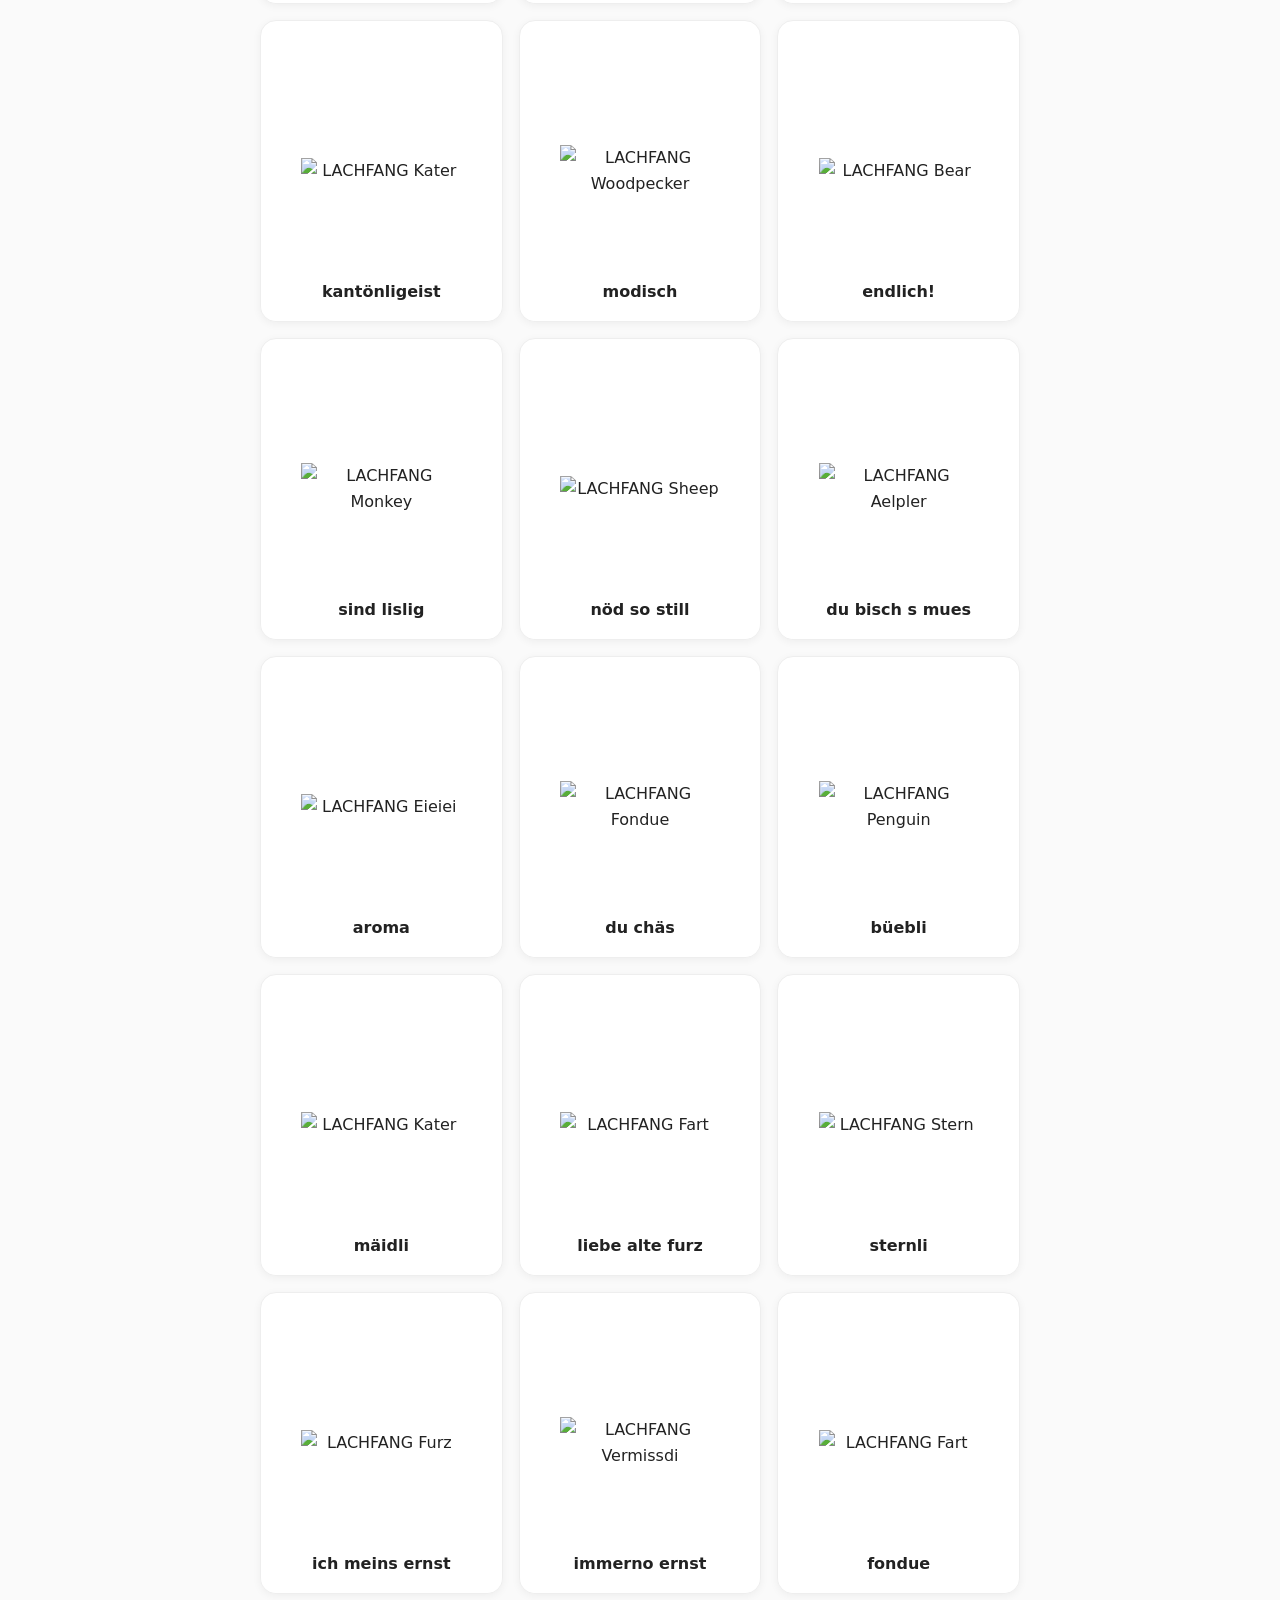
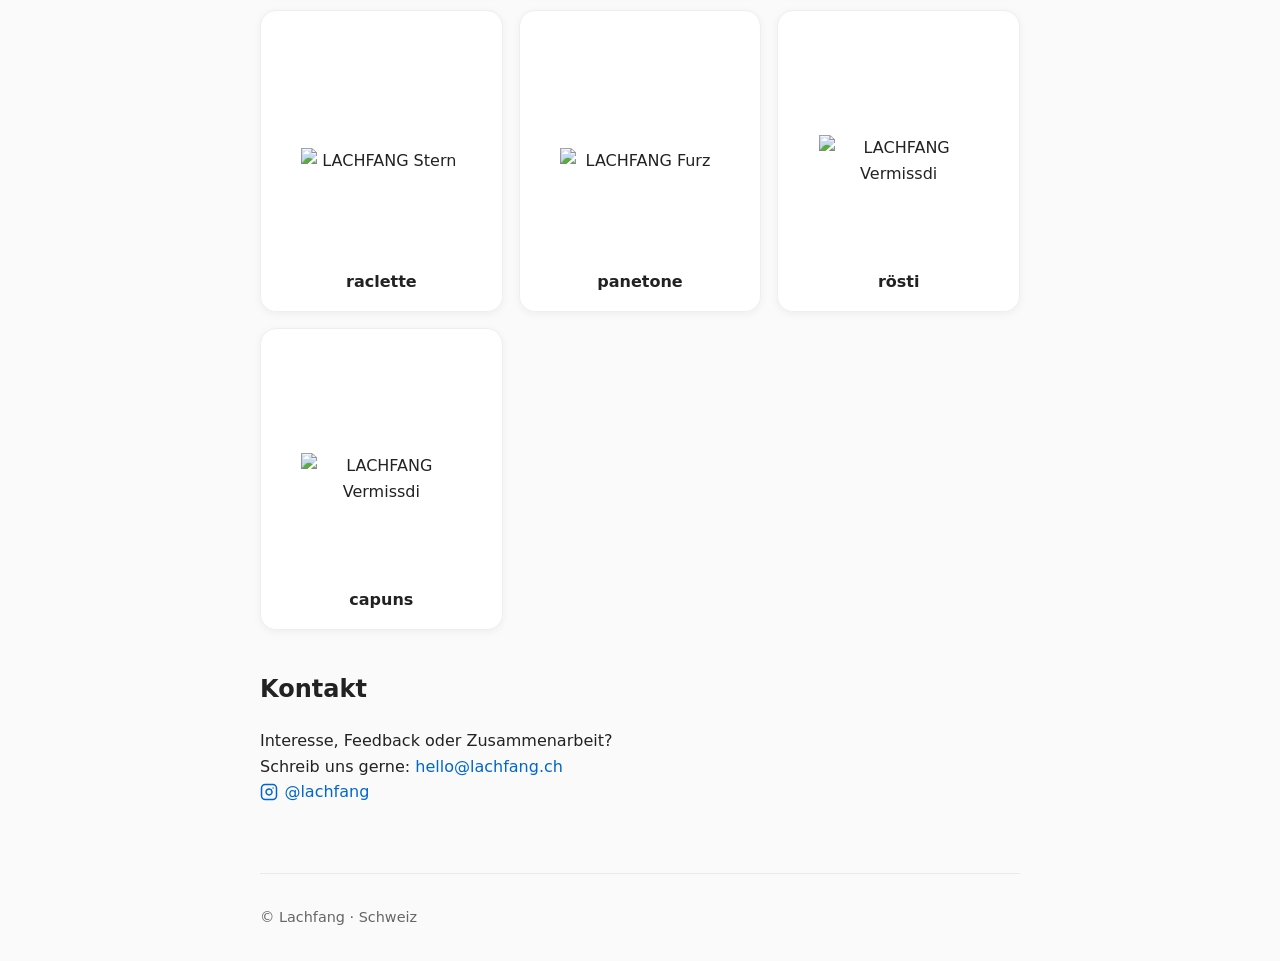
==== commit 9495e311: "Remove heading for üsi designs" ====
--- a/index.html
+++ b/index.html
@@ -30,7 +30,6 @@
 
 	  <! -------- add new designs here -------->
     <div class="section">
-      <h2>üsi designs</h2>
       <div class="cards">
         <div class="card">
 		  <img src="images/Animals/penguin.png" alt="LACHFANG Penguin" data-gallery="images/Animals/penguin-back.png,images/Animals/penguin-real.png">
